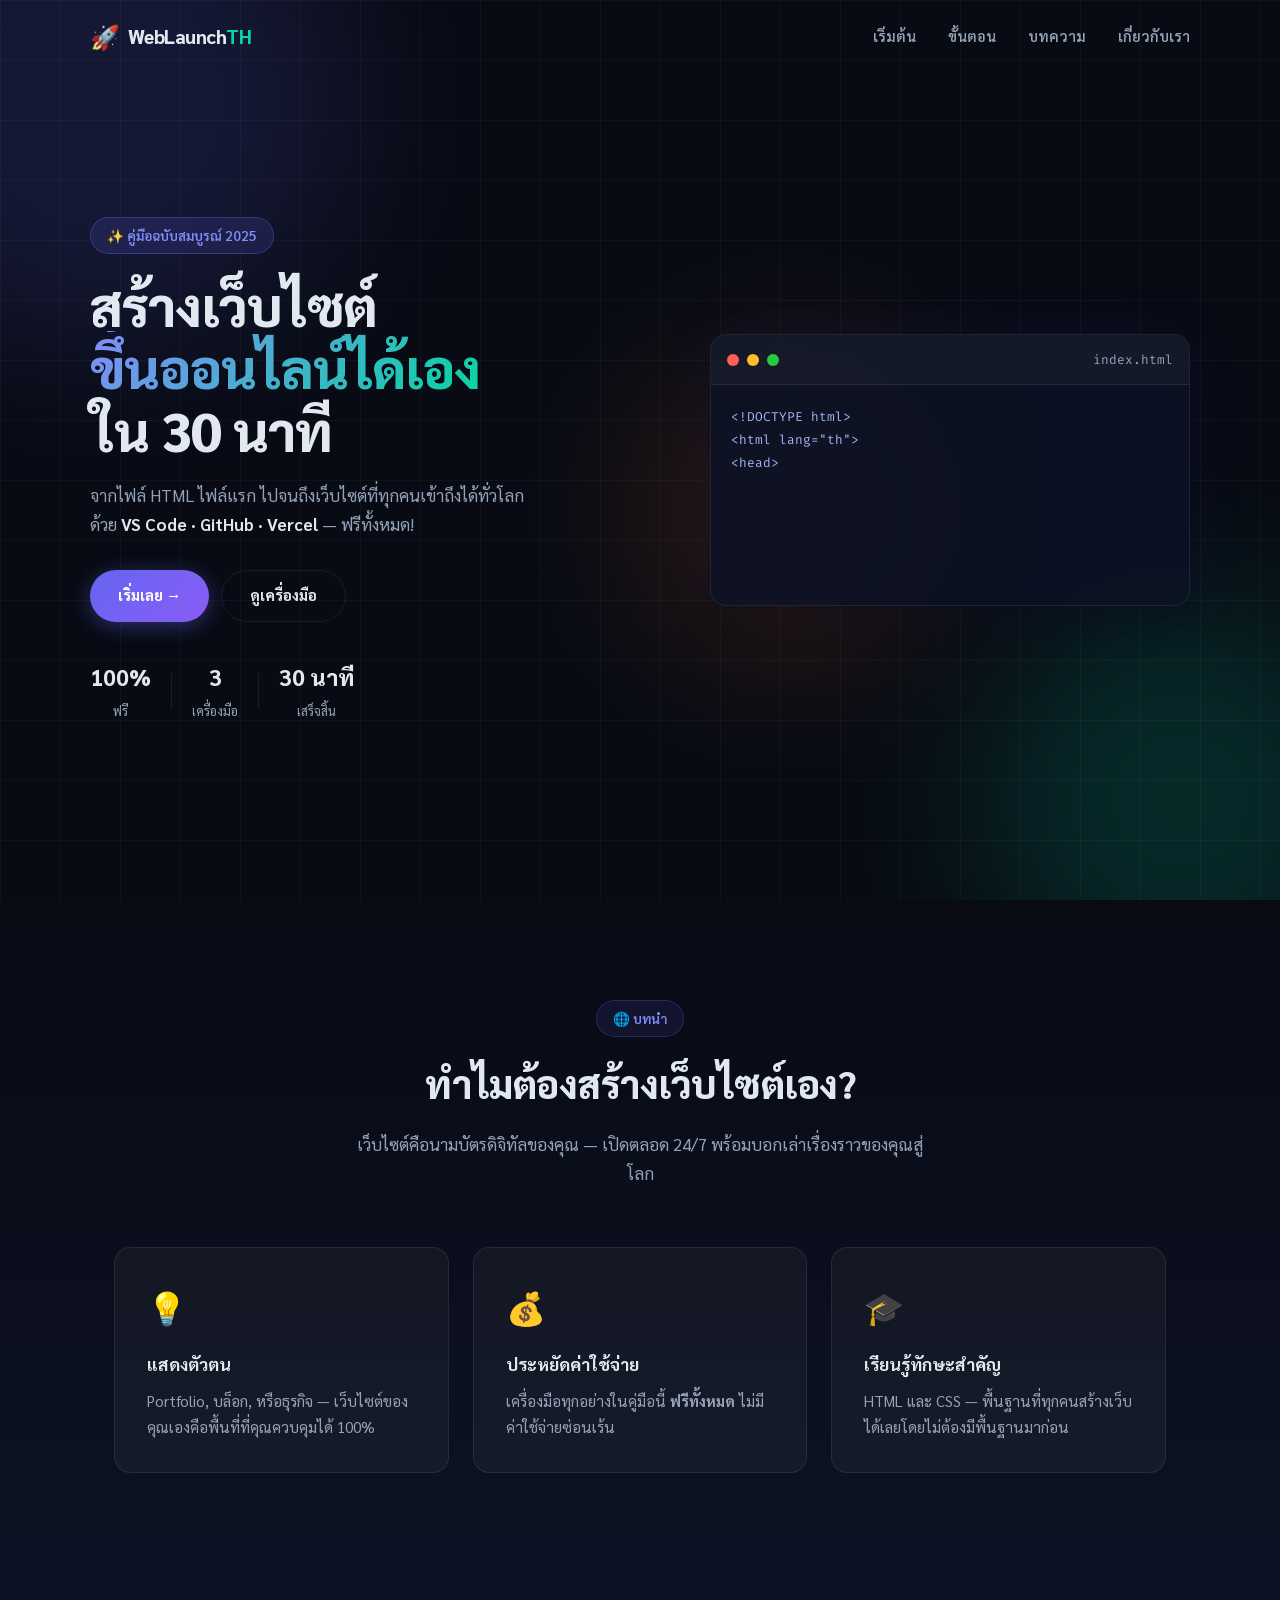
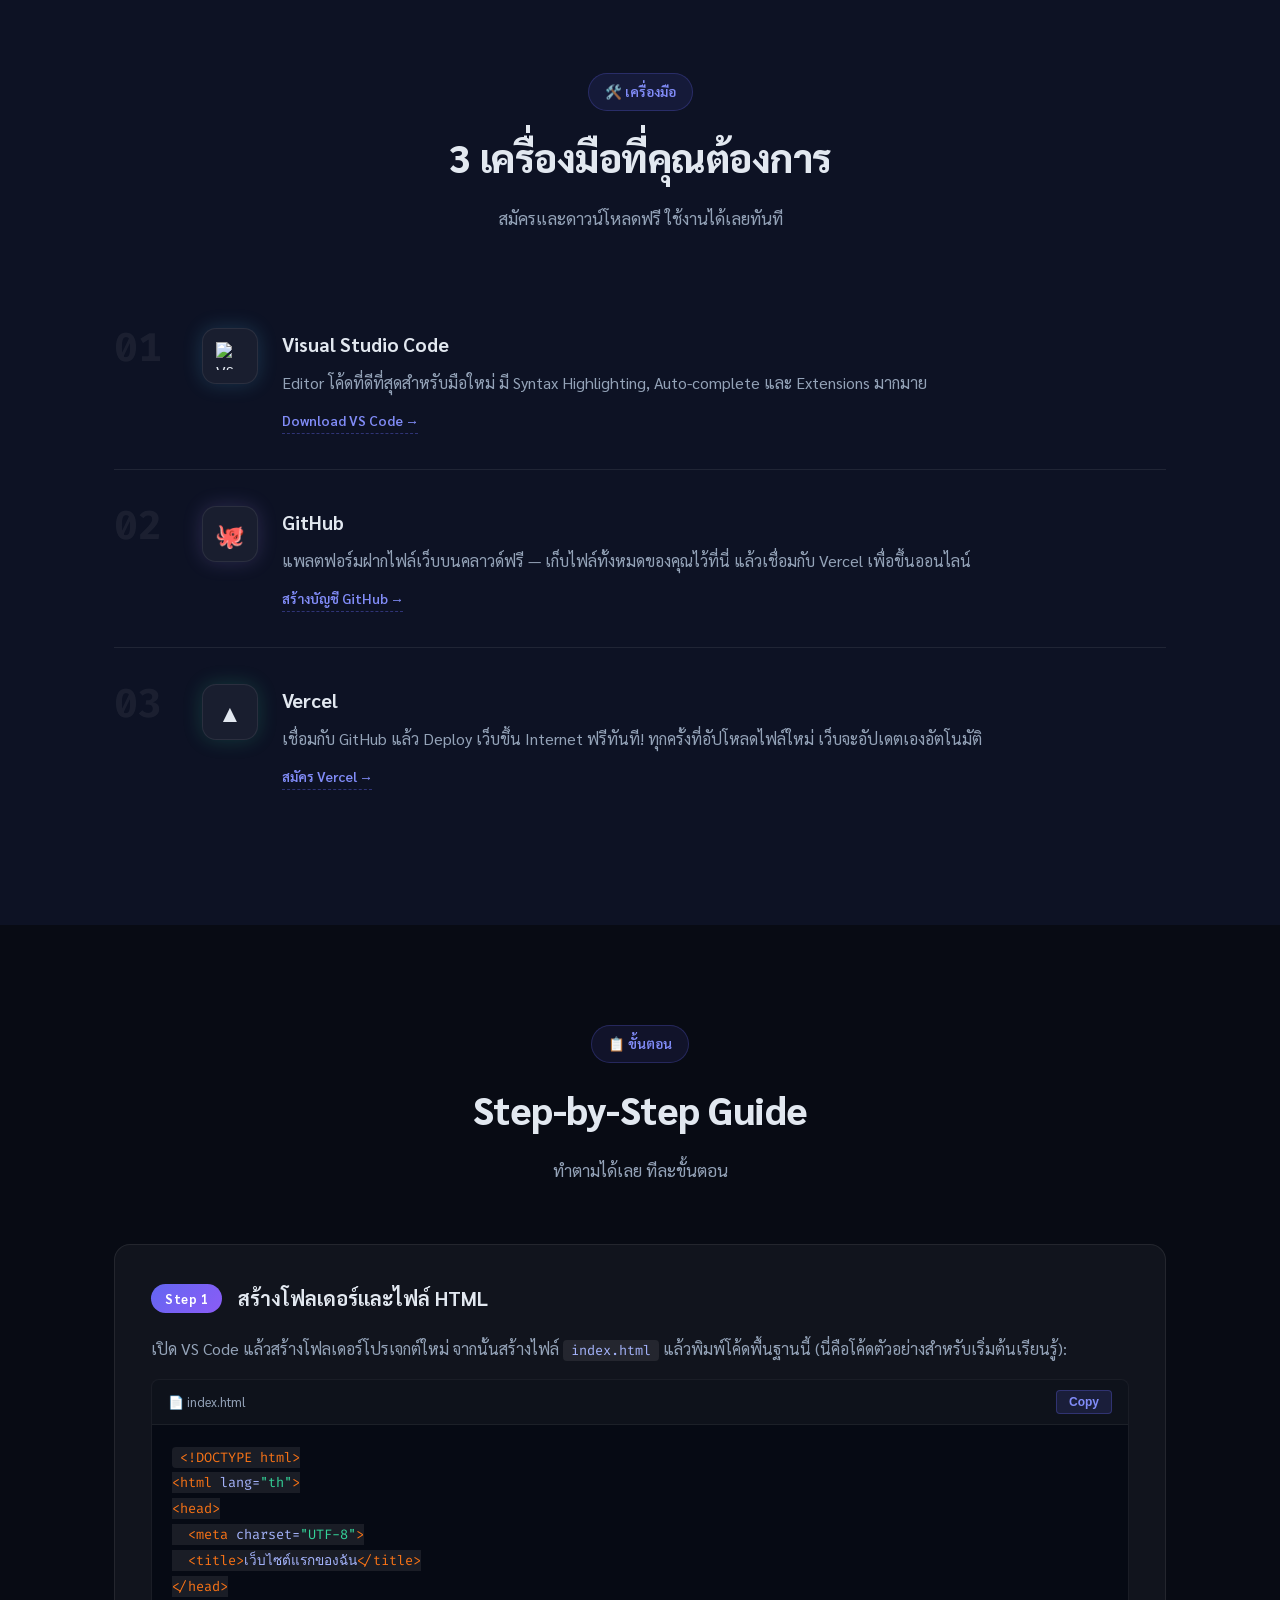
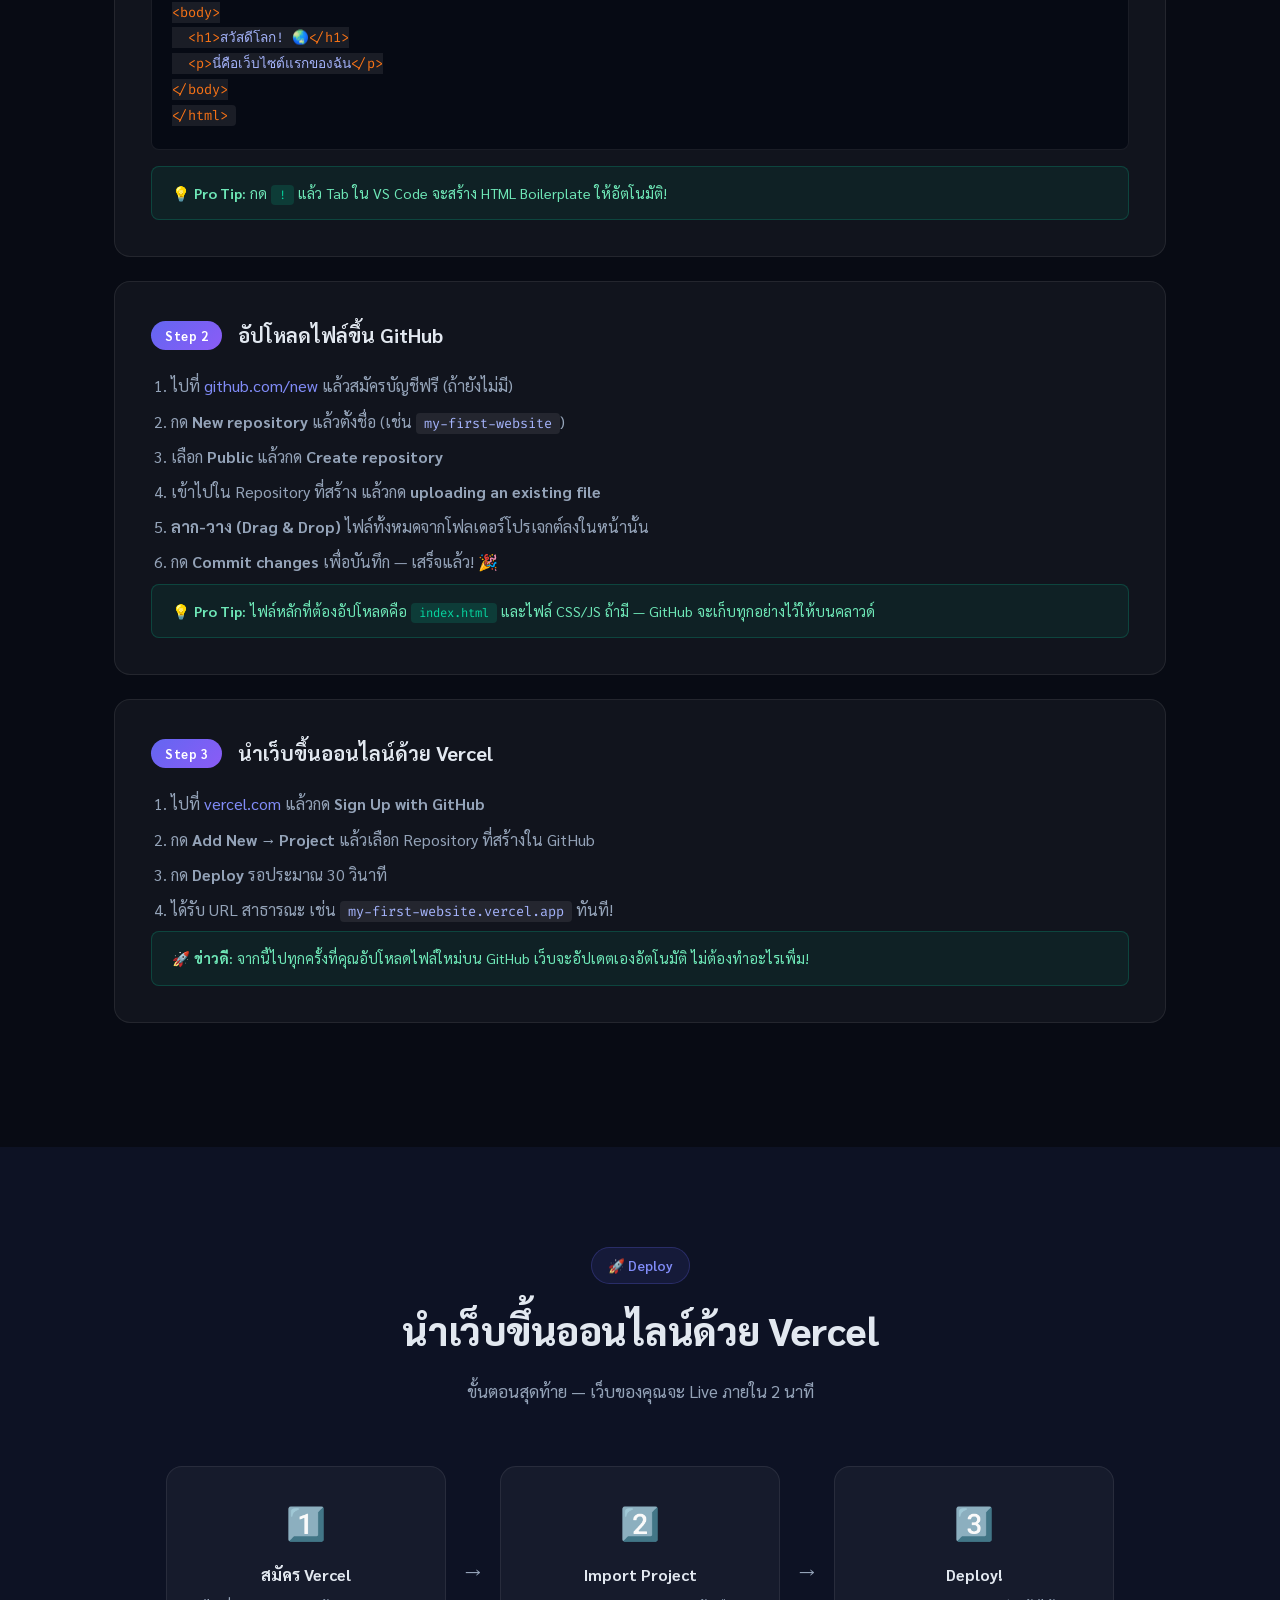
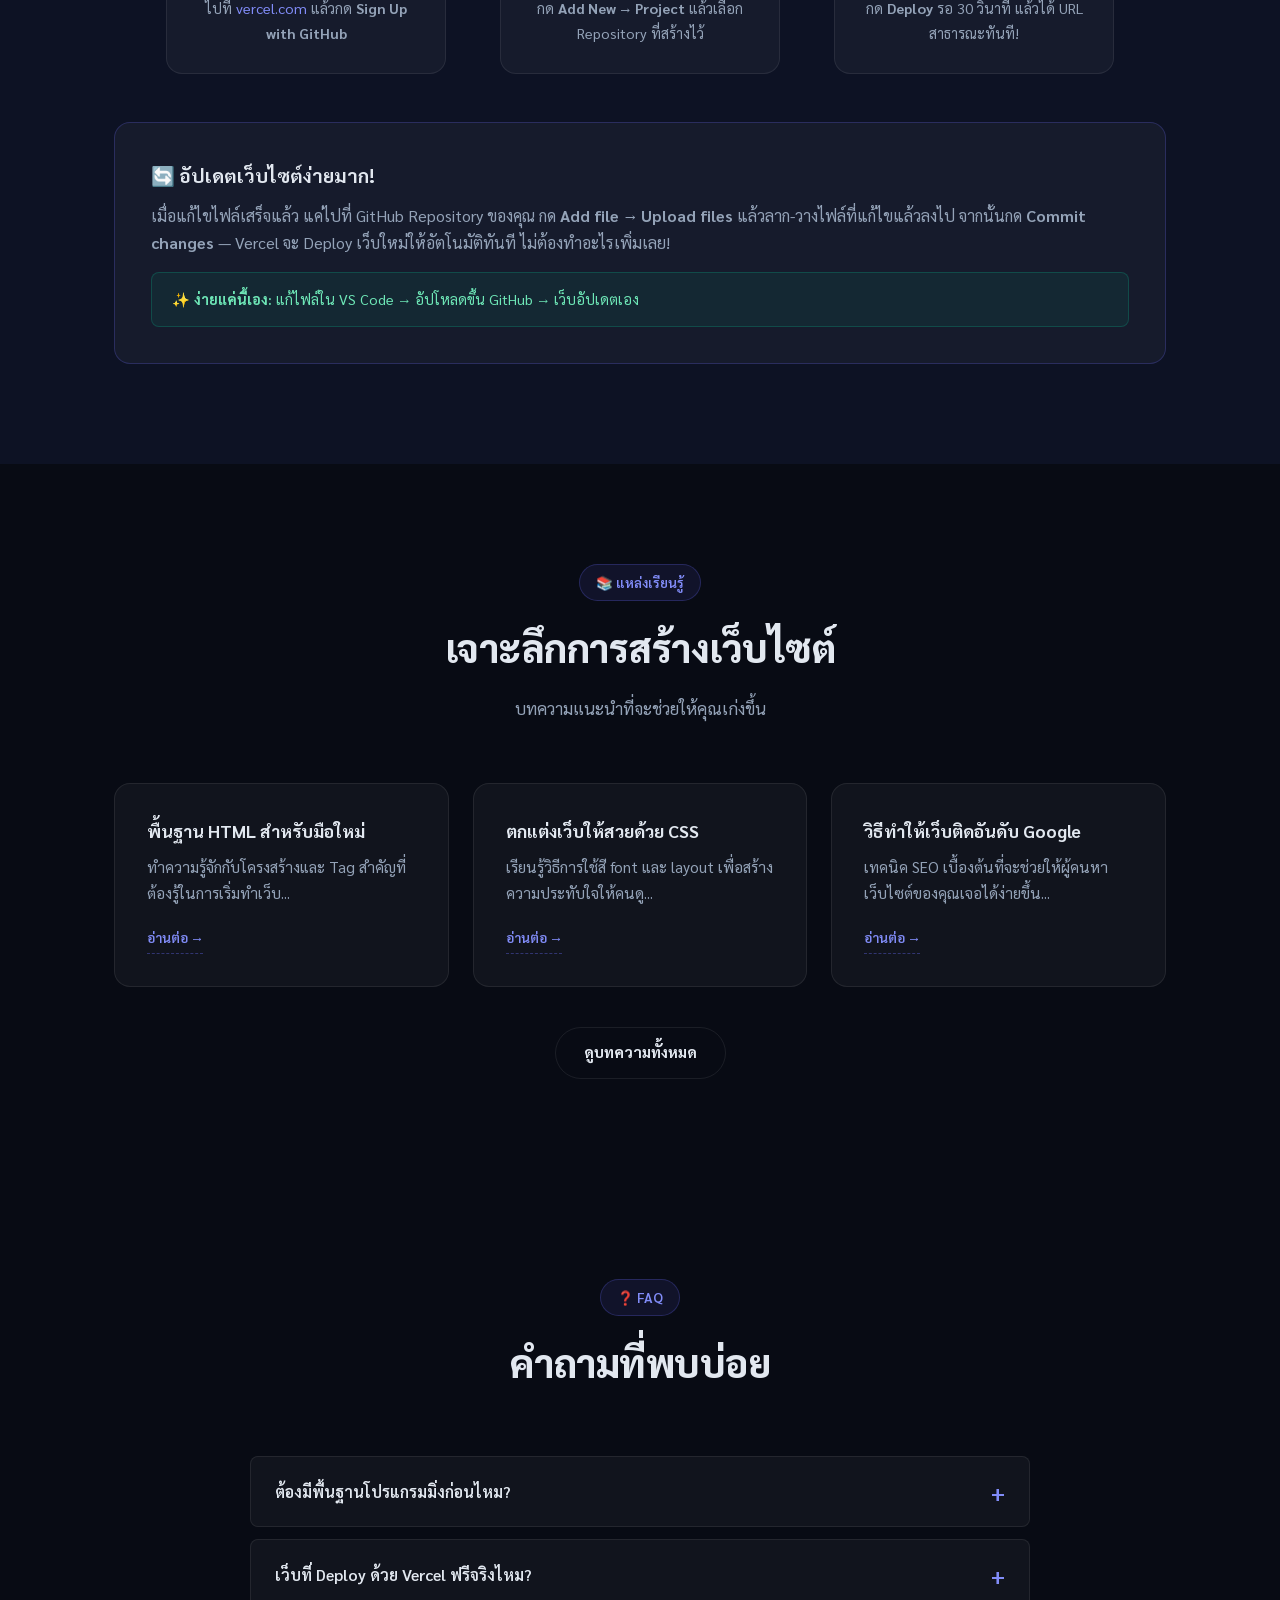
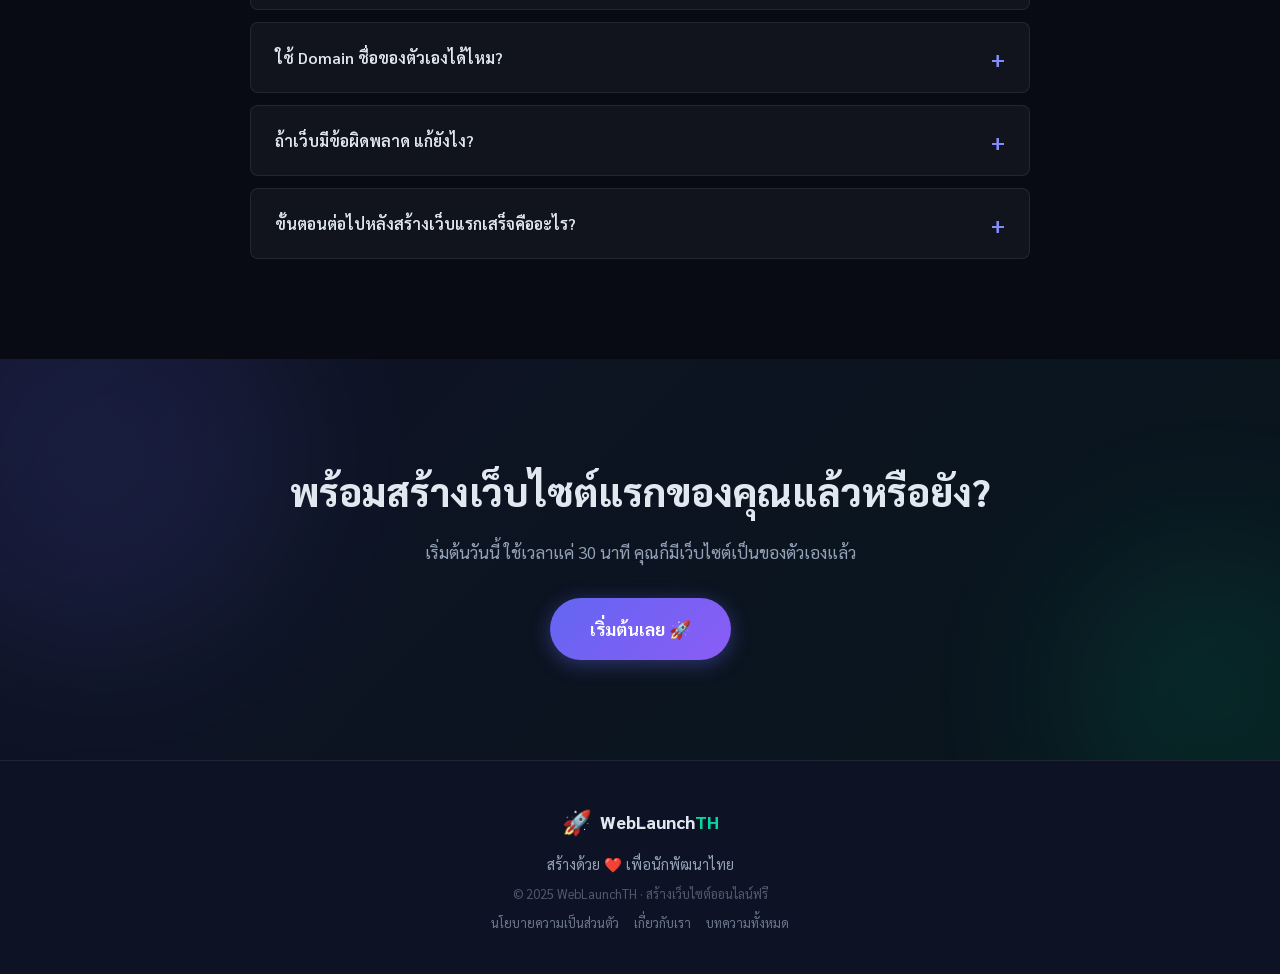
==== index.html @ 1702fabc "Add files via upload" ====
<!DOCTYPE html>
<html lang="th">
<head>
  <meta charset="UTF-8" />
  <meta name="viewport" content="width=device-width, initial-scale=1.0" />
  <title>สร้างเว็บออนไลน์ | คู่มือฉบับสมบูรณ์</title>
  <meta name="description" content="คู่มือฉบับสมบูรณ์สำหรับการสร้างเว็บไซต์จากศูนย์และนำขึ้นออนไลน์ด้วย VS Code, GitHub และ Vercel — ฟรีทั้งหมด" />
  <link rel="preconnect" href="https://fonts.googleapis.com" />
  <link rel="preconnect" href="https://fonts.gstatic.com" crossorigin />
  <link href="https://fonts.googleapis.com/css2?family=Sarabun:wght@300;400;600;700;800&family=Fira+Code:wght@400;500&display=swap" rel="stylesheet" />
  <link rel="stylesheet" href="style.css" />
</head>
<body>

  <!-- ─── NAV ─── -->
  <nav class="navbar" id="navbar">
    <div class="nav-inner">
      <a href="#" class="logo">
        <span class="logo-icon">🚀</span>
        <span>WebLaunch<span class="accent">TH</span></span>
      </a>
      <ul class="nav-links" id="navLinks">
        <li><a href="#intro">เริ่มต้น</a></li>
        <li><a href="#steps">ขั้นตอน</a></li>
        <li><a href="articles.html">บทความ</a></li>
        <li><a href="about.html">เกี่ยวกับเรา</a></li>
      </ul>
      <button class="hamburger" id="hamburger" aria-label="toggle menu">
        <span></span><span></span><span></span>
      </button>
    </div>
  </nav>

  <!-- ─── HERO ─── -->
  <header class="hero" id="hero">
    <div class="hero-bg">
      <div class="orb orb1"></div>
      <div class="orb orb2"></div>
      <div class="orb orb3"></div>
      <div class="grid-overlay"></div>
    </div>
    <div class="hero-content">
      <div class="hero-badge">✨ คู่มือฉบับสมบูรณ์ 2025</div>
      <h1 class="hero-title">
        สร้างเว็บไซต์<br/>
        <span class="gradient-text">ขึ้นออนไลน์ได้เอง</span><br/>
        ใน 30 นาที
      </h1>
      <p class="hero-sub">
        จากไฟล์ HTML ไฟล์แรก ไปจนถึงเว็บไซต์ที่ทุกคนเข้าถึงได้ทั่วโลก<br/>
        ด้วย <strong>VS Code · GitHub · Vercel</strong> — ฟรีทั้งหมด!
      </p>
      <div class="hero-cta">
        <a href="#steps" class="btn btn-primary">เริ่มเลย →</a>
        <a href="#tools" class="btn btn-outline">ดูเครื่องมือ</a>
      </div>
      <div class="hero-stats">
        <div class="stat"><span class="stat-num">100%</span><span class="stat-label">ฟรี</span></div>
        <div class="stat-divider"></div>
        <div class="stat"><span class="stat-num">3</span><span class="stat-label">เครื่องมือ</span></div>
        <div class="stat-divider"></div>
        <div class="stat"><span class="stat-num">30 นาที</span><span class="stat-label">เสร็จสิ้น</span></div>
      </div>
    </div>
    <div class="hero-visual">
      <div class="code-window">
        <div class="window-bar">
          <span class="dot red"></span>
          <span class="dot yellow"></span>
          <span class="dot green"></span>
          <span class="window-title">index.html</span>
        </div>
        <pre class="code-preview" id="typedCode"></pre>
      </div>
    </div>
  </header>

  <!-- ─── INTRO ─── -->
  <section class="section intro-section" id="intro">
    <div class="container">
      <div class="section-header">
        <span class="section-tag">🌐 บทนำ</span>
        <h2>ทำไมต้องสร้างเว็บไซต์เอง?</h2>
        <p class="section-sub">เว็บไซต์คือนามบัตรดิจิทัลของคุณ — เปิดตลอด 24/7 พร้อมบอกเล่าเรื่องราวของคุณสู่โลก</p>
      </div>
      <div class="cards-grid three-col">
        <div class="card glow-card" data-aos>
          <div class="card-icon">💡</div>
          <h3>แสดงตัวตน</h3>
          <p>Portfolio, บล็อก, หรือธุรกิจ — เว็บไซต์ของคุณเองคือพื้นที่ที่คุณควบคุมได้ 100%</p>
        </div>
        <div class="card glow-card" data-aos>
          <div class="card-icon">💰</div>
          <h3>ประหยัดค่าใช้จ่าย</h3>
          <p>เครื่องมือทุกอย่างในคู่มือนี้ <strong>ฟรีทั้งหมด</strong> ไม่มีค่าใช้จ่ายซ่อนเร้น</p>
        </div>
        <div class="card glow-card" data-aos>
          <div class="card-icon">🎓</div>
          <h3>เรียนรู้ทักษะสำคัญ</h3>
          <p>HTML และ CSS — พื้นฐานที่ทุกคนสร้างเว็บได้เลยโดยไม่ต้องมีพื้นฐานมาก่อน</p>
        </div>
      </div>
    </div>
  </section>

  <!-- ─── TOOLS ─── -->
  <section class="section tools-section" id="tools">
    <div class="container">
      <div class="section-header">
        <span class="section-tag">🛠️ เครื่องมือ</span>
        <h2>3 เครื่องมือที่คุณต้องการ</h2>
        <p class="section-sub">สมัครและดาวน์โหลดฟรี ใช้งานได้เลยทันที</p>
      </div>
      <div class="tools-timeline">
        <div class="tool-item" data-aos>
          <div class="tool-num">01</div>
          <div class="tool-icon-wrap" style="--clr:#4fc3f7">
            <img src="https://code.visualstudio.com/favicon.ico" alt="VS Code" onerror="this.textContent='💻'; this.tagName='span'" />
          </div>
          <div class="tool-body">
            <h3>Visual Studio Code</h3>
            <p>Editor โค้ดที่ดีที่สุดสำหรับมือใหม่ มี Syntax Highlighting, Auto-complete และ Extensions มากมาย</p>
            <a href="https://code.visualstudio.com/" target="_blank" class="tool-link">Download VS Code →</a>
          </div>
        </div>
        <div class="tool-item" data-aos>
          <div class="tool-num">02</div>
          <div class="tool-icon-wrap" style="--clr:#a78bfa">
            <span class="tool-emoji">🐙</span>
          </div>
          <div class="tool-body">
            <h3>GitHub</h3>
            <p>แพลตฟอร์มฝากไฟล์เว็บบนคลาวด์ฟรี — เก็บไฟล์ทั้งหมดของคุณไว้ที่นี่ แล้วเชื่อมกับ Vercel เพื่อขึ้นออนไลน์</p>
            <a href="https://github.com/" target="_blank" class="tool-link">สร้างบัญชี GitHub →</a>
          </div>
        </div>
        <div class="tool-item" data-aos>
          <div class="tool-num">03</div>
          <div class="tool-icon-wrap" style="--clr:#34d399">
            <span class="tool-emoji">▲</span>
          </div>
          <div class="tool-body">
            <h3>Vercel</h3>
            <p>เชื่อมกับ GitHub แล้ว Deploy เว็บขึ้น Internet ฟรีทันที! ทุกครั้งที่อัปโหลดไฟล์ใหม่ เว็บจะอัปเดตเองอัตโนมัติ</p>
            <a href="https://vercel.com/" target="_blank" class="tool-link">สมัคร Vercel →</a>
          </div>
        </div>
      </div>
    </div>
  </section>

  <!-- ─── STEP-BY-STEP ─── -->
  <section class="section steps-section" id="steps">
    <div class="container">
      <div class="section-header">
        <span class="section-tag">📋 ขั้นตอน</span>
        <h2>Step-by-Step Guide</h2>
        <p class="section-sub">ทำตามได้เลย ทีละขั้นตอน</p>
      </div>

      <!-- STEP 1 -->
      <div class="step-block" data-aos>
        <div class="step-header">
          <div class="step-badge">Step 1</div>
          <h3>สร้างโฟลเดอร์และไฟล์ HTML</h3>
        </div>
        <div class="step-content">
          <p>เปิด VS Code แล้วสร้างโฟลเดอร์โปรเจกต์ใหม่ จากนั้นสร้างไฟล์ <code>index.html</code> แล้วพิมพ์โค้ดพื้นฐานนี้ (นี่คือโค้ดตัวอย่างสำหรับเริ่มต้นเรียนรู้):</p>
          <div class="code-block">
            <div class="code-header">
              <span>📄 index.html</span>
              <button class="copy-btn" onclick="copyCode(this)">Copy</button>
            </div>
            <pre><code><span class="c-tag">&lt;!DOCTYPE html&gt;</span>
<span class="c-tag">&lt;html</span> <span class="c-attr">lang</span>=<span class="c-str">"th"</span><span class="c-tag">&gt;</span>
<span class="c-tag">&lt;head&gt;</span>
  <span class="c-tag">&lt;meta</span> <span class="c-attr">charset</span>=<span class="c-str">"UTF-8"</span><span class="c-tag">&gt;</span>
  <span class="c-tag">&lt;title&gt;</span>เว็บไซต์แรกของฉัน<span class="c-tag">&lt;/title&gt;</span>
<span class="c-tag">&lt;/head&gt;</span>
<span class="c-tag">&lt;body&gt;</span>
  <span class="c-tag">&lt;h1&gt;</span>สวัสดีโลก! 🌏<span class="c-tag">&lt;/h1&gt;</span>
  <span class="c-tag">&lt;p&gt;</span>นี่คือเว็บไซต์แรกของฉัน<span class="c-tag">&lt;/p&gt;</span>
<span class="c-tag">&lt;/body&gt;</span>
<span class="c-tag">&lt;/html&gt;</span></code></pre>
          </div>
          <div class="tip-box">
            💡 <strong>Pro Tip:</strong> กด <code>!</code> แล้ว Tab ใน VS Code จะสร้าง HTML Boilerplate ให้อัตโนมัติ!
          </div>
        </div>
      </div>

      <!-- STEP 2 -->
      <div class="step-block" data-aos>
        <div class="step-header">
          <div class="step-badge">Step 2</div>
          <h3>อัปโหลดไฟล์ขึ้น GitHub</h3>
        </div>
        <div class="step-content">
          <ol class="numbered-list">
            <li>ไปที่ <a href="https://github.com/new" target="_blank">github.com/new</a> แล้วสมัครบัญชีฟรี (ถ้ายังไม่มี)</li>
            <li>กด <strong>New repository</strong> แล้วตั้งชื่อ (เช่น <code>my-first-website</code>)</li>
            <li>เลือก <strong>Public</strong> แล้วกด <strong>Create repository</strong></li>
            <li>เข้าไปใน Repository ที่สร้าง แล้วกด <strong>uploading an existing file</strong></li>
            <li><strong>ลาก-วาง (Drag & Drop)</strong> ไฟล์ทั้งหมดจากโฟลเดอร์โปรเจกต์ลงในหน้านั้น</li>
            <li>กด <strong>Commit changes</strong> เพื่อบันทึก — เสร็จแล้ว! 🎉</li>
          </ol>
          <div class="tip-box">
            💡 <strong>Pro Tip:</strong> ไฟล์หลักที่ต้องอัปโหลดคือ <code>index.html</code> และไฟล์ CSS/JS ถ้ามี — GitHub จะเก็บทุกอย่างไว้ให้บนคลาวด์
          </div>
        </div>
      </div>

      <!-- STEP 3 -->
      <div class="step-block" data-aos>
        <div class="step-header">
          <div class="step-badge">Step 3</div>
          <h3>นำเว็บขึ้นออนไลน์ด้วย Vercel</h3>
        </div>
        <div class="step-content">
          <ol class="numbered-list">
            <li>ไปที่ <a href="https://vercel.com" target="_blank">vercel.com</a> แล้วกด <strong>Sign Up with GitHub</strong></li>
            <li>กด <strong>Add New → Project</strong> แล้วเลือก Repository ที่สร้างใน GitHub</li>
            <li>กด <strong>Deploy</strong> รอประมาณ 30 วินาที</li>
            <li>ได้รับ URL สาธารณะ เช่น <code>my-first-website.vercel.app</code> ทันที!</li>
          </ol>
          <div class="tip-box">
            🚀 <strong>ข่าวดี:</strong> จากนี้ไปทุกครั้งที่คุณอัปโหลดไฟล์ใหม่บน GitHub เว็บจะอัปเดตเองอัตโนมัติ ไม่ต้องทำอะไรเพิ่ม!
          </div>
        </div>
      </div>
    </div>
  </section>

  <!-- ─── DEPLOY ─── -->
  <section class="section deploy-section" id="deploy">
    <div class="container">
      <div class="section-header">
        <span class="section-tag">🚀 Deploy</span>
        <h2>นำเว็บขึ้นออนไลน์ด้วย Vercel</h2>
        <p class="section-sub">ขั้นตอนสุดท้าย — เว็บของคุณจะ Live ภายใน 2 นาที</p>
      </div>
      <div class="deploy-steps">
        <div class="deploy-step" data-aos>
          <div class="deploy-icon">1️⃣</div>
          <h4>สมัคร Vercel</h4>
          <p>ไปที่ <a href="https://vercel.com" target="_blank">vercel.com</a> แล้วกด <strong>Sign Up with GitHub</strong></p>
        </div>
        <div class="deploy-arrow">→</div>
        <div class="deploy-step" data-aos>
          <div class="deploy-icon">2️⃣</div>
          <h4>Import Project</h4>
          <p>กด <strong>Add New → Project</strong> แล้วเลือก Repository ที่สร้างไว้</p>
        </div>
        <div class="deploy-arrow">→</div>
        <div class="deploy-step" data-aos>
          <div class="deploy-icon">3️⃣</div>
          <h4>Deploy!</h4>
          <p>กด <strong>Deploy</strong> รอ 30 วินาที แล้วได้ URL สาธารณะทันที!</p>
        </div>
      </div>

      <div class="update-box" data-aos>
        <h3>🔄 อัปเดตเว็บไซต์ง่ายมาก!</h3>
        <p>เมื่อแก้ไขไฟล์เสร็จแล้ว แค่ไปที่ GitHub Repository ของคุณ กด <strong>Add file → Upload files</strong> แล้วลาก-วางไฟล์ที่แก้ไขแล้วลงไป จากนั้นกด <strong>Commit changes</strong> — Vercel จะ Deploy เว็บใหม่ให้อัตโนมัติทันที ไม่ต้องทำอะไรเพิ่มเลย!</p>
        <div class="tip-box" style="margin-top:16px">
          ✨ <strong>ง่ายแค่นี้เอง:</strong> แก้ไฟล์ใน VS Code → อัปโหลดขึ้น GitHub → เว็บอัปเดตเอง
        </div>
      </div>
    </div>
  </section>

  <!-- ─── FEATURED ARTICLES (New for AdSense) ─── -->
  <section class="section articles-preview" id="articles">
    <div class="container">
      <div class="section-header">
        <span class="section-tag">📚 แหล่งเรียนรู้</span>
        <h2>เจาะลึกการสร้างเว็บไซต์</h2>
        <p class="section-sub">บทความแนะนำที่จะช่วยให้คุณเก่งขึ้น</p>
      </div>
      <div class="cards-grid three-col">
        <div class="card glow-card" data-aos>
          <h3>พื้นฐาน HTML สำหรับมือใหม่</h3>
          <p>ทำความรู้จักกับโครงสร้างและ Tag สำคัญที่ต้องรู้ในการเริ่มทำเว็บ...</p>
          <a href="html-basics.html" class="tool-link" style="margin-top:15px; display:inline-block;">อ่านต่อ →</a>
        </div>
        <div class="card glow-card" data-aos>
          <h3>ตกแต่งเว็บให้สวยด้วย CSS</h3>
          <p>เรียนรู้วิธีการใช้สี font และ layout เพื่อสร้างความประทับใจให้คนดู...</p>
          <a href="css-styling.html" class="tool-link" style="margin-top:15px; display:inline-block;">อ่านต่อ →</a>
        </div>
        <div class="card glow-card" data-aos>
          <h3>วิธีทำให้เว็บติดอันดับ Google</h3>
          <p>เทคนิค SEO เบื้องต้นที่จะช่วยให้ผู้คนหาเว็บไซต์ของคุณเจอได้ง่ายขึ้น...</p>
          <a href="seo-tips.html" class="tool-link" style="margin-top:15px; display:inline-block;">อ่านต่อ →</a>
        </div>
      </div>
      <div style="text-align: center; margin-top: 40px;">
        <a href="articles.html" class="btn btn-outline">ดูบทความทั้งหมด</a>
      </div>
    </div>
  </section>

  <!-- ─── FAQ ─── -->
  <section class="section faq-section" id="faq">
    <div class="container">
      <div class="section-header">
        <span class="section-tag">❓ FAQ</span>
        <h2>คำถามที่พบบ่อย</h2>
      </div>
      <div class="faq-list">
        <div class="faq-item" data-aos>
          <button class="faq-question" onclick="toggleFAQ(this)">
            <span>ต้องมีพื้นฐานโปรแกรมมิ่งก่อนไหม?</span>
            <span class="faq-icon">+</span>
          </button>
          <div class="faq-answer">
            <p>ไม่จำเป็นเลย! คู่มือนี้ออกแบบมาสำหรับผู้เริ่มต้นจริงๆ คุณแค่ต้องสามารถพิมพ์คำสั่งตามได้ก็เพียงพอ HTML และ CSS เป็น Markup Language ไม่ใช่ Programming Language เรียนรู้ได้เร็วมาก</p>
          </div>
        </div>
        <div class="faq-item" data-aos>
          <button class="faq-question" onclick="toggleFAQ(this)">
            <span>เว็บที่ Deploy ด้วย Vercel ฟรีจริงไหม?</span>
            <span class="faq-icon">+</span>
          </button>
          <div class="faq-answer">
            <p>ใช่! Vercel มี Free Tier ที่รองรับ Static Websites (HTML/CSS/JS) ได้ไม่จำกัด รวมถึง Custom Domain ด้วย สำหรับโปรเจกต์ส่วนตัวหรือ Portfolio ไม่มีค่าใช้จ่ายใดๆ</p>
          </div>
        </div>
        <div class="faq-item" data-aos>
          <button class="faq-question" onclick="toggleFAQ(this)">
            <span>ใช้ Domain ชื่อของตัวเองได้ไหม?</span>
            <span class="faq-icon">+</span>
          </button>
          <div class="faq-answer">
            <p>ได้เลย! ซื้อ Domain จาก Registrar เช่น Namecheap หรือ GoDaddy จากนั้นในหน้า Settings ของ Vercel Project กด "Add Domain" แล้วทำตามขั้นตอน Domain จะราคาประมาณ 100-400 บาท/ปี</p>
          </div>
        </div>
        <div class="faq-item" data-aos>
          <button class="faq-question" onclick="toggleFAQ(this)">
            <span>ถ้าเว็บมีข้อผิดพลาด แก้ยังไง?</span>
            <span class="faq-icon">+</span>
          </button>
          <div class="faq-answer">
            <p>กด <code>F12</code> ใน Browser เพื่อเปิด DevTools แล้วดูที่แท็บ <strong>Console</strong> หาเส้นที่มีสีแดง นั่นคือ Error ที่ต้องแก้ไข หรือใช้แท็บ <strong>Elements</strong> เพื่อดู HTML/CSS แบบ Real-time</p>
          </div>
        </div>
        <div class="faq-item" data-aos>
          <button class="faq-question" onclick="toggleFAQ(this)">
            <span>ขั้นตอนต่อไปหลังสร้างเว็บแรกเสร็จคืออะไร?</span>
            <span class="faq-icon">+</span>
          </button>
          <div class="faq-answer">
            <p>แนะนำให้เรียน <strong>CSS</strong> เพื่อตกแต่งหน้าเว็บ จากนั้น <strong>JavaScript</strong> เพื่อเพิ่ม Interactivity และ <strong>React</strong> หรือ <strong>Next.js</strong> สำหรับ Web App ที่ซับซ้อนขึ้น แหล่งเรียนฟรีแนะนำ: <a href="https://www.freecodecamp.org" target="_blank">freeCodeCamp.org</a></p>
          </div>
        </div>
      </div>
    </div>
  </section>

  <!-- ─── CTA ─── -->
  <section class="cta-section">
    <div class="cta-bg">
      <div class="orb orb1"></div>
      <div class="orb orb2"></div>
    </div>
    <div class="container">
      <div class="cta-content" data-aos>
        <h2>พร้อมสร้างเว็บไซต์แรกของคุณแล้วหรือยัง?</h2>
        <p>เริ่มต้นวันนี้ ใช้เวลาแค่ 30 นาที คุณก็มีเว็บไซต์เป็นของตัวเองแล้ว</p>
        <a href="#steps" class="btn btn-primary btn-large">เริ่มต้นเลย 🚀</a>
      </div>
    </div>
  </section>

  <!-- ─── FOOTER ─── -->
  <footer class="footer">
    <div class="container">
      <div class="footer-inner">
        <div class="footer-brand">
          <span class="logo-icon">🚀</span>
          <span>WebLaunch<span class="accent">TH</span></span>
        </div>
        <p class="footer-tagline">สร้างด้วย ❤️ เพื่อนักพัฒนาไทย</p>
        <p class="footer-copy">© 2025 WebLaunchTH · สร้างเว็บไซต์ออนไลน์ฟรี</p>
        <p class="footer-copy" style="margin-top:8px; display: flex; justify-content: center; gap: 15px; flex-wrap: wrap;">
          <a href="privacy.html" style="color:var(--text-muted); text-decoration:none; font-size:0.8rem; opacity:0.7;">นโยบายความเป็นส่วนตัว</a>
          <a href="about.html" style="color:var(--text-muted); text-decoration:none; font-size:0.8rem; opacity:0.7;">เกี่ยวกับเรา</a>
          <a href="articles.html" style="color:var(--text-muted); text-decoration:none; font-size:0.8rem; opacity:0.7;">บทความทั้งหมด</a>
        </p>
      </div>
    </div>
  </footer>

  <script src="script.js"></script>
</body>
</html>
---- style.css ----
/* ─── CSS VARIABLES ─── */
:root {
  --bg: #080b14;
  --bg2: #0d1224;
  --bg3: #111827;
  --surface: rgba(255,255,255,0.04);
  --border: rgba(255,255,255,0.08);
  --primary: #6366f1;
  --primary-light: #818cf8;
  --accent: #06d6a0;
  --accent2: #f97316;
  --text: #e2e8f0;
  --text-muted: #94a3b8;
  --radius: 16px;
  --radius-sm: 8px;
  --shadow: 0 8px 40px rgba(0,0,0,0.4);
  --transition: 0.3s cubic-bezier(.4,0,.2,1);
  --font: 'Sarabun', sans-serif;
  --mono: 'Fira Code', monospace;
}

/* ─── RESET & BASE ─── */
*, *::before, *::after { box-sizing: border-box; margin: 0; padding: 0; }
html { scroll-behavior: smooth; scroll-padding-top: 80px; }
body {
  font-family: var(--font);
  background: var(--bg);
  color: var(--text);
  line-height: 1.7;
  overflow-x: hidden;
}
a { color: var(--primary-light); text-decoration: none; transition: color var(--transition); }
a:hover { color: var(--accent); }
img { max-width: 100%; }

/* ─── SCROLLBAR ─── */
::-webkit-scrollbar { width: 6px; }
::-webkit-scrollbar-track { background: var(--bg); }
::-webkit-scrollbar-thumb { background: var(--primary); border-radius: 3px; }

/* ─── CONTAINER ─── */
.container { max-width: 1100px; margin: 0 auto; padding: 0 24px; }

/* ─── NAVBAR ─── */
.navbar {
  position: fixed; top: 0; left: 0; right: 0; z-index: 1000;
  padding: 0 24px;
  transition: background var(--transition), backdrop-filter var(--transition), box-shadow var(--transition);
}
.navbar.scrolled {
  background: rgba(8,11,20,0.85);
  backdrop-filter: blur(20px);
  box-shadow: 0 1px 0 var(--border);
}
.nav-inner {
  max-width: 1100px; margin: 0 auto;
  display: flex; align-items: center; justify-content: space-between;
  height: 72px;
}
.logo {
  display: flex; align-items: center; gap: 8px;
  font-size: 1.2rem; font-weight: 800; color: var(--text);
  letter-spacing: -0.5px;
}
.logo-icon { font-size: 1.5rem; }
.accent { color: var(--accent); }
.nav-links { list-style: none; display: flex; gap: 32px; }
.nav-links a {
  color: var(--text-muted); font-weight: 600; font-size: 0.9rem;
  transition: color var(--transition);
}
.nav-links a:hover { color: var(--text); }
.hamburger {
  display: none; flex-direction: column; gap: 5px; cursor: pointer;
  background: none; border: none; padding: 4px;
}
.hamburger span {
  display: block; width: 24px; height: 2px;
  background: var(--text); border-radius: 2px; transition: var(--transition);
}

/* ─── HERO ─── */
.hero {
  min-height: 100vh;
  display: flex; align-items: center; justify-content: center;
  position: relative; overflow: hidden;
  padding: 100px 24px 60px;
  gap: 60px;
  flex-wrap: wrap;
}
.hero-bg {
  position: absolute; inset: 0; pointer-events: none; z-index: 0;
}
.orb {
  position: absolute; border-radius: 50%;
  filter: blur(80px); opacity: 0.15;
  animation: orbFloat 8s ease-in-out infinite alternate;
}
.orb1 { width: 500px; height: 500px; background: var(--primary); top: -150px; left: -150px; }
.orb2 { width: 400px; height: 400px; background: var(--accent); bottom: -100px; right: -100px; animation-delay: -3s; }
.orb3 { width: 300px; height: 300px; background: var(--accent2); top: 40%; left: 50%; animation-delay: -5s; }
@keyframes orbFloat {
  0% { transform: translate(0,0) scale(1); }
  100% { transform: translate(30px, 30px) scale(1.15); }
}
.grid-overlay {
  position: absolute; inset: 0;
  background-image:
    linear-gradient(rgba(255,255,255,0.03) 1px, transparent 1px),
    linear-gradient(90deg, rgba(255,255,255,0.03) 1px, transparent 1px);
  background-size: 60px 60px;
}
.hero-content { position: relative; z-index: 1; flex: 1; min-width: 300px; max-width: 560px; }
.hero-badge {
  display: inline-flex; align-items: center; gap: 6px;
  background: rgba(99,102,241,0.15); border: 1px solid rgba(99,102,241,0.35);
  color: var(--primary-light); padding: 6px 16px; border-radius: 50px;
  font-size: 0.85rem; font-weight: 600; margin-bottom: 20px;
  backdrop-filter: blur(10px);
  animation: fadeDown 0.6s ease both;
}
.hero-title {
  font-size: clamp(2rem, 5vw, 3.4rem);
  font-weight: 800; line-height: 1.15;
  letter-spacing: -1px; margin-bottom: 20px;
  animation: fadeDown 0.6s ease 0.1s both;
}
.gradient-text {
  background: linear-gradient(135deg, var(--primary-light), var(--accent));
  -webkit-background-clip: text; -webkit-text-fill-color: transparent;
  background-clip: text;
}
.hero-sub {
  font-size: 1.05rem; color: var(--text-muted); margin-bottom: 32px;
  animation: fadeDown 0.6s ease 0.2s both;
}
.hero-sub strong { color: var(--text); }
.hero-cta {
  display: flex; gap: 12px; flex-wrap: wrap; margin-bottom: 36px;
  animation: fadeDown 0.6s ease 0.3s both;
}
.btn {
  display: inline-flex; align-items: center;
  padding: 12px 28px; border-radius: 50px; font-weight: 700;
  font-size: 0.95rem; cursor: pointer; border: none;
  transition: all var(--transition);
}
.btn-primary {
  background: linear-gradient(135deg, var(--primary), #8b5cf6);
  color: #fff; box-shadow: 0 4px 20px rgba(99,102,241,0.4);
}
.btn-primary:hover { transform: translateY(-2px); box-shadow: 0 8px 30px rgba(99,102,241,0.5); color: #fff; }
.btn-outline {
  background: transparent; color: var(--text);
  border: 1px solid var(--border);
}
.btn-outline:hover { background: var(--surface); color: var(--text); }
.btn-large { font-size: 1.1rem; padding: 16px 40px; }
.hero-stats {
  display: flex; align-items: center; gap: 20px;
  animation: fadeDown 0.6s ease 0.4s both;
}
.stat { text-align: center; }
.stat-num { display: block; font-size: 1.4rem; font-weight: 800; color: var(--text); }
.stat-label { font-size: 0.8rem; color: var(--text-muted); }
.stat-divider { width: 1px; height: 36px; background: var(--border); }

/* ─── CODE WINDOW ─── */
.hero-visual { position: relative; z-index: 1; flex: 1; min-width: 280px; max-width: 480px; }
.code-window {
  background: rgba(13,18,36,0.9); border: 1px solid var(--border);
  border-radius: var(--radius); overflow: hidden;
  box-shadow: var(--shadow), 0 0 60px rgba(99,102,241,0.1);
  backdrop-filter: blur(10px);
  animation: fadeUp 0.8s ease 0.2s both;
}
.window-bar {
  display: flex; align-items: center; gap: 8px;
  padding: 14px 16px; background: rgba(255,255,255,0.03);
  border-bottom: 1px solid var(--border);
}
.dot { width: 12px; height: 12px; border-radius: 50%; }
.dot.red { background: #ff5f57; }
.dot.yellow { background: #febc2e; }
.dot.green { background: #28c840; }
.window-title { margin-left: auto; font-family: var(--mono); font-size: 0.8rem; color: var(--text-muted); }
.code-preview {
  padding: 20px; font-family: var(--mono); font-size: 0.8rem;
  line-height: 1.8; color: #a5b4fc; min-height: 220px;
  white-space: pre-wrap;
}

/* ─── SECTIONS ─── */
.section { padding: 100px 0; }
.section-header { text-align: center; margin-bottom: 60px; }
.section-tag {
  display: inline-block; padding: 6px 16px;
  background: rgba(99,102,241,0.1); border: 1px solid rgba(99,102,241,0.25);
  border-radius: 50px; color: var(--primary-light);
  font-size: 0.85rem; font-weight: 600; margin-bottom: 14px;
}
.section-header h2 {
  font-size: clamp(1.6rem, 3vw, 2.8rem);
  font-weight: 800; margin-bottom: 14px; letter-spacing: -0.5px;
}
.section-sub { color: var(--text-muted); font-size: 1.05rem; max-width: 580px; margin: 0 auto; }

/* ─── INTRO CARDS ─── */
.intro-section { background: linear-gradient(180deg, var(--bg) 0%, var(--bg2) 100%); }
.cards-grid { display: grid; gap: 24px; }
.three-col { grid-template-columns: repeat(auto-fit, minmax(260px, 1fr)); }
.card { padding: 32px; border-radius: var(--radius); border: 1px solid var(--border); background: var(--surface); }
.glow-card { transition: all var(--transition); }
.glow-card:hover {
  border-color: var(--primary);
  box-shadow: 0 0 30px rgba(99,102,241,0.15);
  transform: translateY(-4px);
}
.card-icon { font-size: 2rem; margin-bottom: 14px; }
.card h3 { font-size: 1.1rem; font-weight: 700; margin-bottom: 10px; }
.card p { color: var(--text-muted); font-size: 0.95rem; }

/* ─── TOOLS ─── */
.tools-section { background: var(--bg2); }
.tools-timeline { display: flex; flex-direction: column; gap: 0; }
.tool-item {
  display: flex; align-items: flex-start; gap: 24px;
  padding: 36px 0; border-bottom: 1px solid var(--border);
  transition: var(--transition);
}
.tool-item:last-child { border-bottom: none; }
.tool-item:hover .tool-body h3 { color: var(--accent); }
.tool-num {
  font-family: var(--mono); font-size: 2.5rem; font-weight: 700;
  color: rgba(255,255,255,0.06); min-width: 64px; line-height: 1;
}
.tool-icon-wrap {
  display: flex; align-items: center; justify-content: center;
  width: 56px; height: 56px; border-radius: 14px;
  background: rgba(255,255,255,0.05); border: 1px solid var(--border);
  flex-shrink: 0; box-shadow: 0 0 20px color-mix(in srgb, var(--clr) 20%, transparent);
}
.tool-icon-wrap img { width: 28px; height: 28px; object-fit: contain; }
.tool-emoji { font-size: 1.5rem; }
.tool-body { flex: 1; }
.tool-body h3 { font-size: 1.2rem; font-weight: 700; margin-bottom: 8px; transition: color var(--transition); }
.tool-body p { color: var(--text-muted); margin-bottom: 10px; }
.tool-link {
  font-size: 0.85rem; font-weight: 600; color: var(--primary-light);
  padding: 4px 0; border-bottom: 1px dashed rgba(99,102,241,0.4);
}
.tool-link:hover { color: var(--accent); border-color: var(--accent); }

/* ─── STEPS ─── */
.steps-section { background: var(--bg); }
.step-block {
  background: var(--surface); border: 1px solid var(--border);
  border-radius: var(--radius); padding: 36px; margin-bottom: 24px;
  transition: var(--transition);
}
.step-block:hover { border-color: rgba(99,102,241,0.35); }
.step-header { display: flex; align-items: center; gap: 16px; margin-bottom: 20px; }
.step-badge {
  padding: 4px 14px; border-radius: 50px; font-size: 0.8rem; font-weight: 700;
  background: linear-gradient(135deg, var(--primary), #8b5cf6);
  color: #fff; letter-spacing: 0.5px;
}
.step-header h3 { font-size: 1.25rem; font-weight: 700; }
.step-content p { color: var(--text-muted); margin-bottom: 16px; }
.step-content code {
  background: rgba(255,255,255,0.08); padding: 2px 8px;
  border-radius: 4px; font-family: var(--mono); font-size: 0.85em; color: #a5b4fc;
}

/* ─── CODE BLOCKS ─── */
.code-block {
  background: #060a14; border: 1px solid rgba(255,255,255,0.08);
  border-radius: var(--radius-sm); overflow: hidden; margin: 16px 0;
}
.code-header {
  display: flex; justify-content: space-between; align-items: center;
  padding: 10px 16px; background: rgba(255,255,255,0.03);
  border-bottom: 1px solid rgba(255,255,255,0.06);
  font-size: 0.8rem; color: var(--text-muted);
}
.copy-btn {
  background: rgba(99,102,241,0.15); border: 1px solid rgba(99,102,241,0.3);
  color: var(--primary-light); padding: 4px 12px; border-radius: 4px;
  font-size: 0.75rem; font-weight: 600; cursor: pointer; transition: var(--transition);
}
.copy-btn:hover { background: rgba(99,102,241,0.3); }
.copy-btn.copied { background: rgba(6,214,160,0.2); border-color: rgba(6,214,160,0.4); color: var(--accent); }
.code-block pre { padding: 20px; overflow-x: auto; }
.code-block code { font-family: var(--mono); font-size: 0.85rem; line-height: 1.9; }

/* Syntax colors */
.c-tag { color: #f97316; }
.c-attr { color: #a5b4fc; }
.c-str { color: #34d399; }
.c-comment { color: #475569; }

.tip-box {
  background: rgba(6,214,160,0.07); border: 1px solid rgba(6,214,160,0.2);
  border-radius: var(--radius-sm); padding: 14px 20px;
  font-size: 0.9rem; color: #6ee7b7;
}
.tip-box code { background: rgba(6,214,160,0.15); color: var(--accent); }
.numbered-list { padding-left: 20px; color: var(--text-muted); }
.numbered-list li { margin-bottom: 8px; }

/* ─── DEPLOY ─── */
.deploy-section { background: var(--bg2); }
.deploy-steps {
  display: flex; align-items: center; gap: 16px;
  flex-wrap: wrap; justify-content: center; margin-bottom: 48px;
}
.deploy-step {
  flex: 1; min-width: 220px; max-width: 280px;
  background: var(--surface); border: 1px solid var(--border);
  border-radius: var(--radius); padding: 28px 24px; text-align: center;
  transition: var(--transition);
}
.deploy-step:hover { border-color: var(--accent); transform: translateY(-4px); box-shadow: 0 0 30px rgba(6,214,160,0.1); }
.deploy-icon { font-size: 2rem; margin-bottom: 12px; }
.deploy-step h4 { font-size: 1rem; font-weight: 700; margin-bottom: 8px; }
.deploy-step p { font-size: 0.9rem; color: var(--text-muted); }
.deploy-arrow { font-size: 1.5rem; color: var(--text-muted); }
.update-box {
  background: var(--surface); border: 1px solid rgba(99,102,241,0.25);
  border-radius: var(--radius); padding: 36px;
}
.update-box h3 { font-size: 1.2rem; font-weight: 700; margin-bottom: 10px; }
.update-box p { color: var(--text-muted); margin-bottom: 16px; }

/* ─── FAQ ─── */
.faq-section { background: var(--bg); }
.faq-list { max-width: 780px; margin: 0 auto; display: flex; flex-direction: column; gap: 12px; }
.faq-item {
  background: var(--surface); border: 1px solid var(--border);
  border-radius: var(--radius-sm); overflow: hidden; transition: var(--transition);
}
.faq-item:hover { border-color: rgba(99,102,241,0.35); }
.faq-question {
  width: 100%; display: flex; justify-content: space-between; align-items: center;
  padding: 20px 24px; background: none; border: none; color: var(--text);
  font-family: var(--font); font-size: 1rem; font-weight: 600;
  cursor: pointer; text-align: left; transition: color var(--transition);
}
.faq-question:hover { color: var(--primary-light); }
.faq-icon { font-size: 1.4rem; transition: transform var(--transition); flex-shrink: 0; color: var(--primary-light); }
.faq-item.open .faq-icon { transform: rotate(45deg); color: var(--accent); }
.faq-answer {
  max-height: 0; overflow: hidden;
  transition: max-height 0.4s ease, padding 0.3s ease;
}
.faq-item.open .faq-answer { max-height: 400px; }
.faq-answer p { padding: 0 24px 20px; color: var(--text-muted); font-size: 0.95rem; }
.faq-answer code {
  background: rgba(255,255,255,0.08); padding: 2px 8px;
  border-radius: 4px; font-family: var(--mono); font-size: 0.85em; color: #a5b4fc;
}

/* ─── CTA ─── */
.cta-section {
  padding: 100px 0; text-align: center; position: relative; overflow: hidden;
  background: linear-gradient(135deg, rgba(99,102,241,0.08), rgba(6,214,160,0.05));
}
.cta-section .orb1 { width: 400px; height: 400px; background: var(--primary); top: -100px; left: -100px; opacity: 0.12; }
.cta-section .orb2 { width: 300px; height: 300px; background: var(--accent); bottom: -80px; right: -80px; opacity: 0.1; animation-delay: -4s; }
.cta-content { position: relative; z-index: 1; }
.cta-content h2 { font-size: clamp(1.5rem, 3vw, 2.4rem); font-weight: 800; margin-bottom: 14px; }
.cta-content p { color: var(--text-muted); font-size: 1.05rem; margin-bottom: 32px; }

/* ─── FOOTER ─── */
.footer { background: var(--bg2); border-top: 1px solid var(--border); padding: 40px 0; }
.footer-inner { text-align: center; }
.footer-brand {
  display: inline-flex; align-items: center; gap: 8px;
  font-size: 1.1rem; font-weight: 800; margin-bottom: 10px; color: var(--text);
}
.footer-tagline { color: var(--text-muted); font-size: 0.9rem; margin-bottom: 6px; }
.footer-copy { color: rgba(148,163,184,0.5); font-size: 0.8rem; }

/* ─── ANIMATIONS ─── */
@keyframes fadeDown {
  from { opacity: 0; transform: translateY(-20px); }
  to   { opacity: 1; transform: translateY(0); }
}
@keyframes fadeUp {
  from { opacity: 0; transform: translateY(30px); }
  to   { opacity: 1; transform: translateY(0); }
}
[data-aos] {
  opacity: 0; transform: translateY(30px);
  transition: opacity 0.7s ease, transform 0.7s ease;
}
[data-aos].visible {
  opacity: 1; transform: translateY(0);
}

/* ─── RESPONSIVE ─── */
@media (max-width: 768px) {
  .nav-links { display: none; flex-direction: column; position: absolute; top: 72px; left: 0; right: 0;
    background: rgba(8,11,20,0.97); backdrop-filter: blur(20px); padding: 16px 24px;
    border-bottom: 1px solid var(--border); }
  .nav-links.open { display: flex; }
  .hamburger { display: flex; }
  .hero { flex-direction: column; text-align: center; padding: 100px 24px 60px; gap: 40px; }
  .hero-cta { justify-content: center; }
  .hero-stats { justify-content: center; }
  .tool-num { display: none; }
  .deploy-steps { flex-direction: column; align-items: stretch; }
  .deploy-arrow { transform: rotate(90deg); text-align: center; }
  .deploy-step { max-width: none; }
  .step-header { flex-direction: column; align-items: flex-start; gap: 10px; }
}
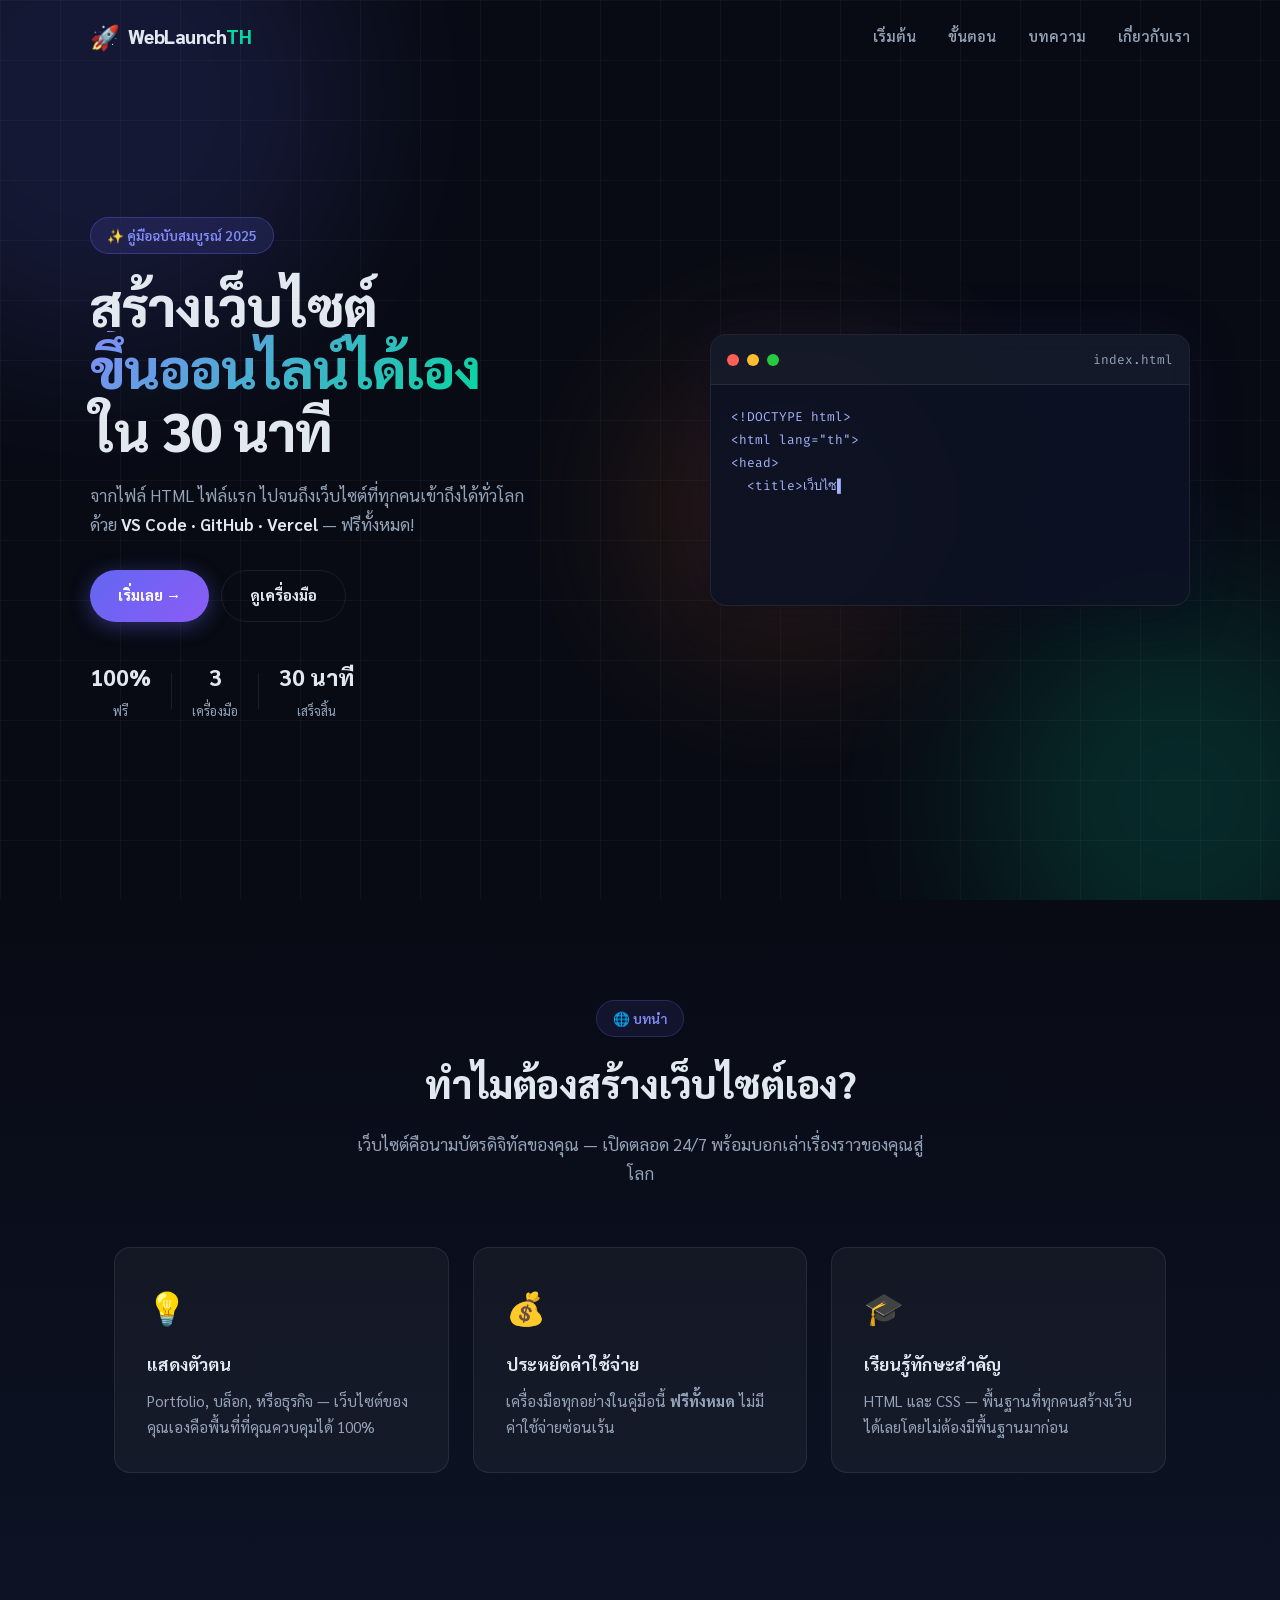
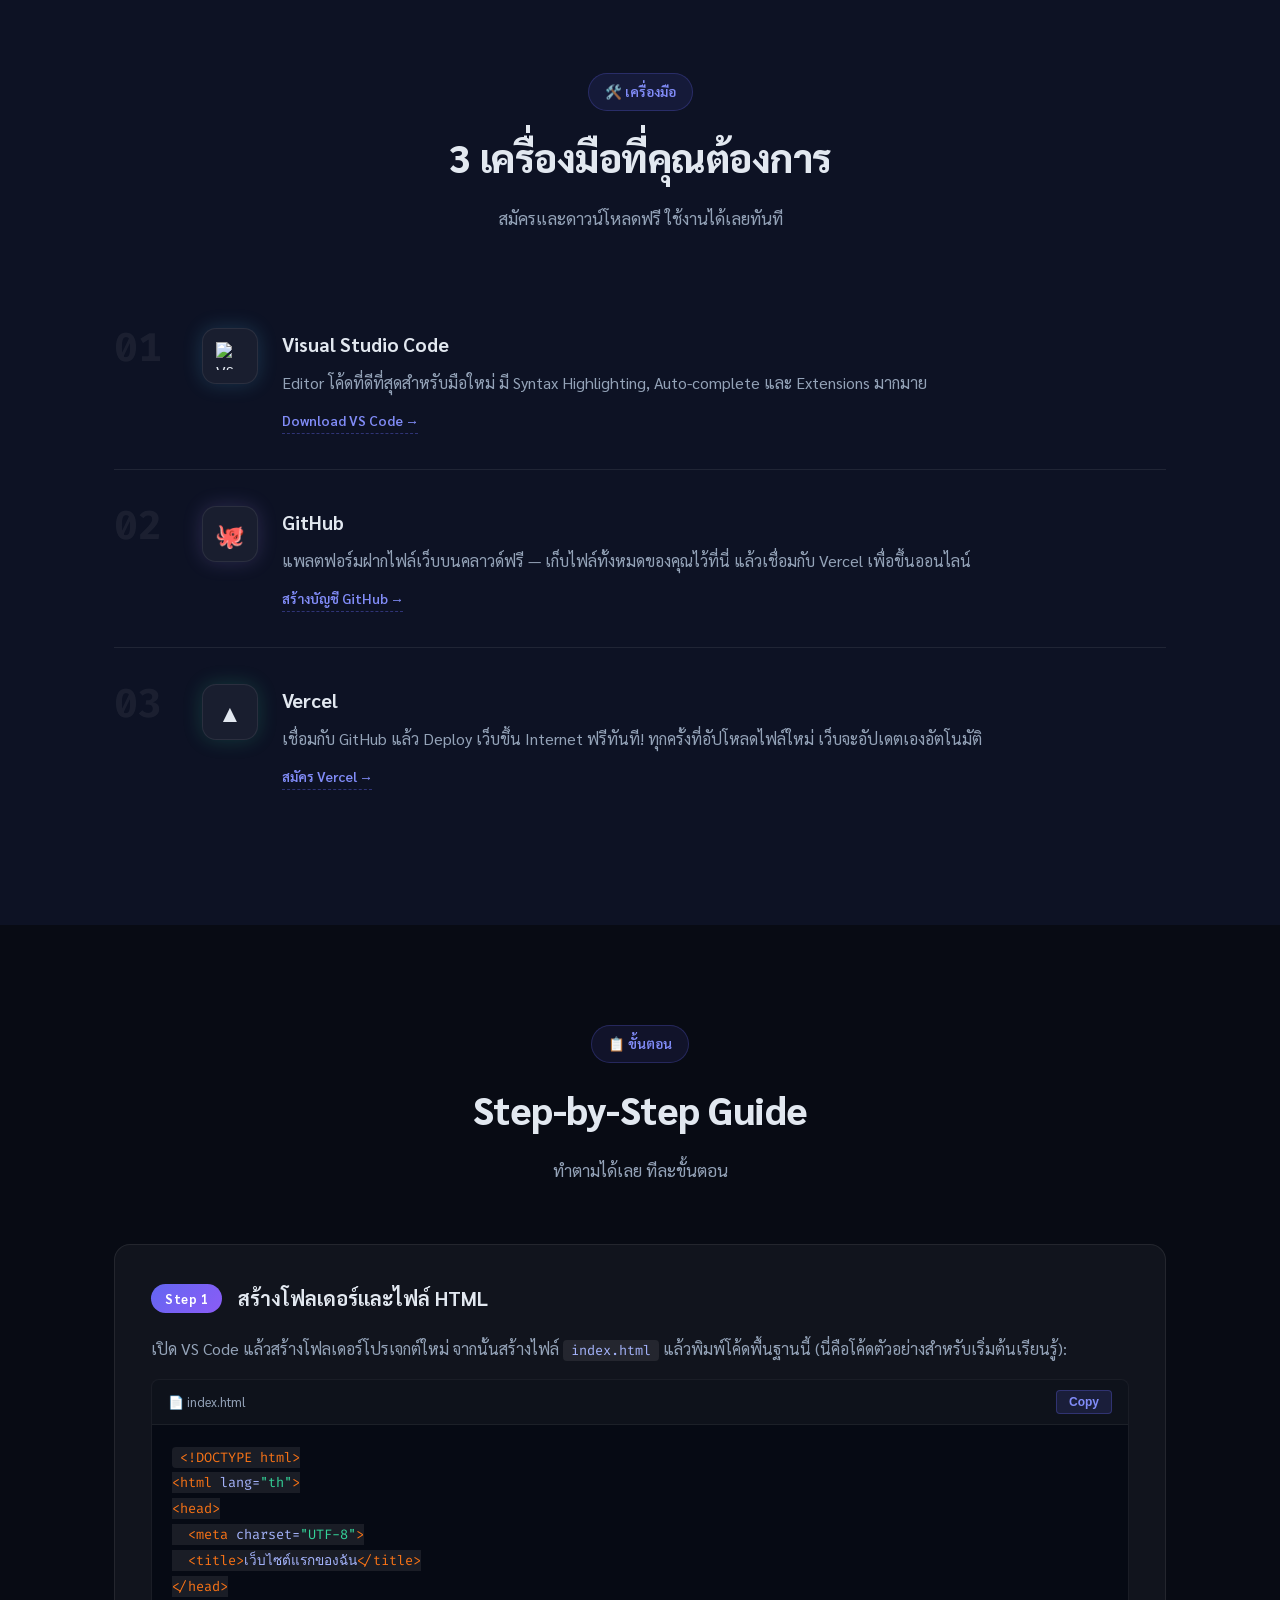
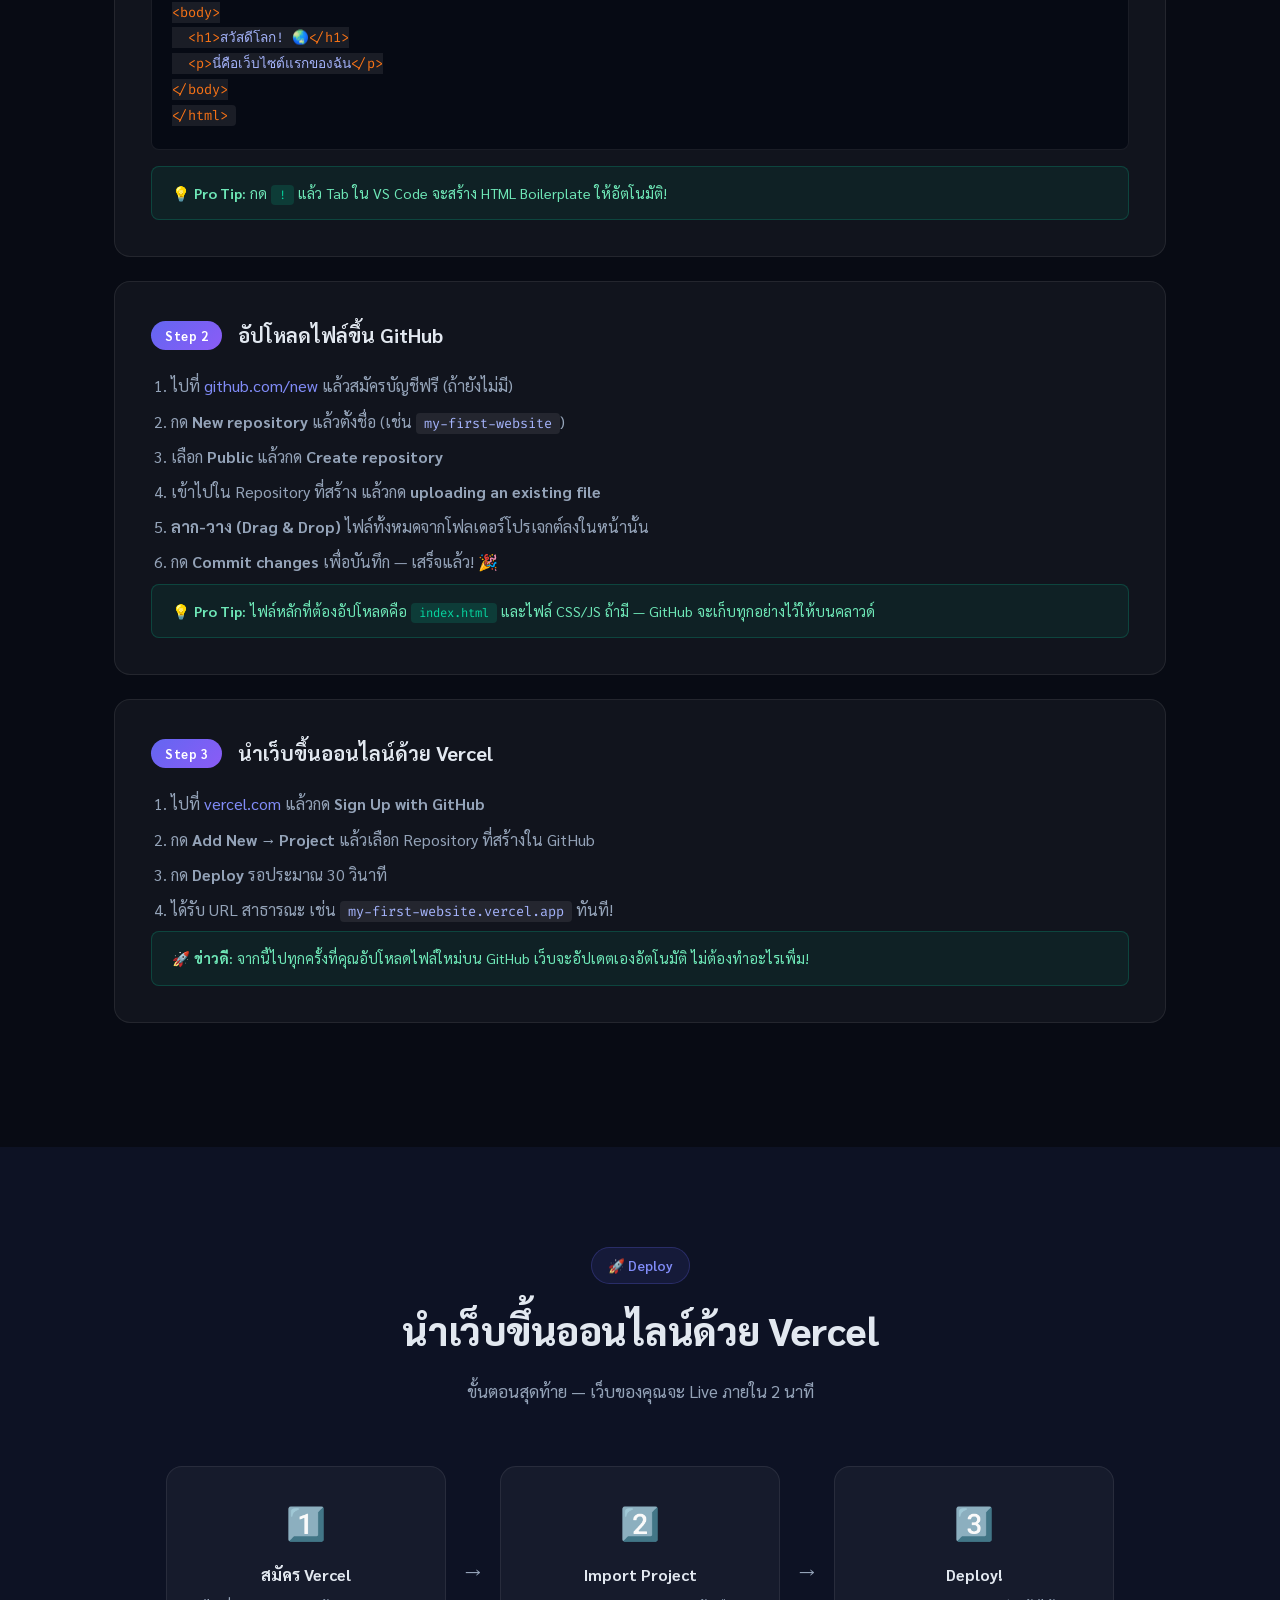
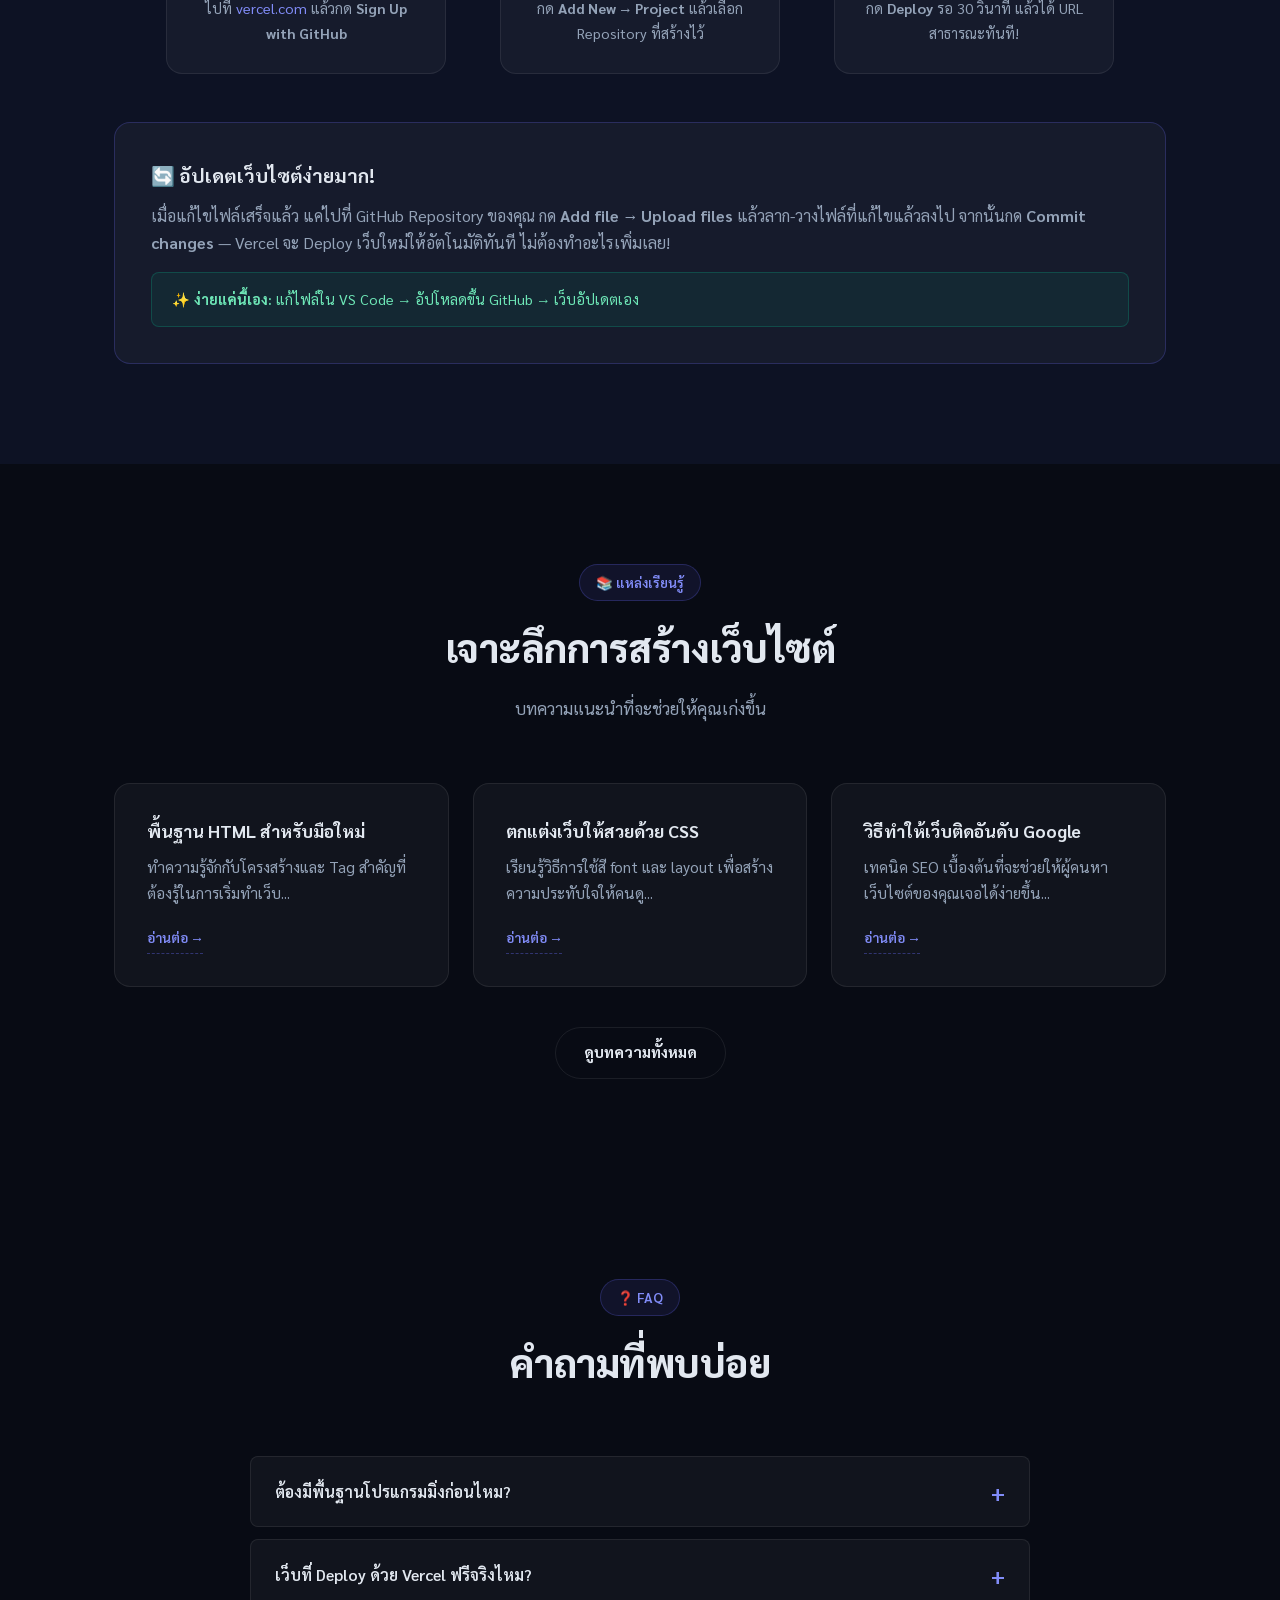
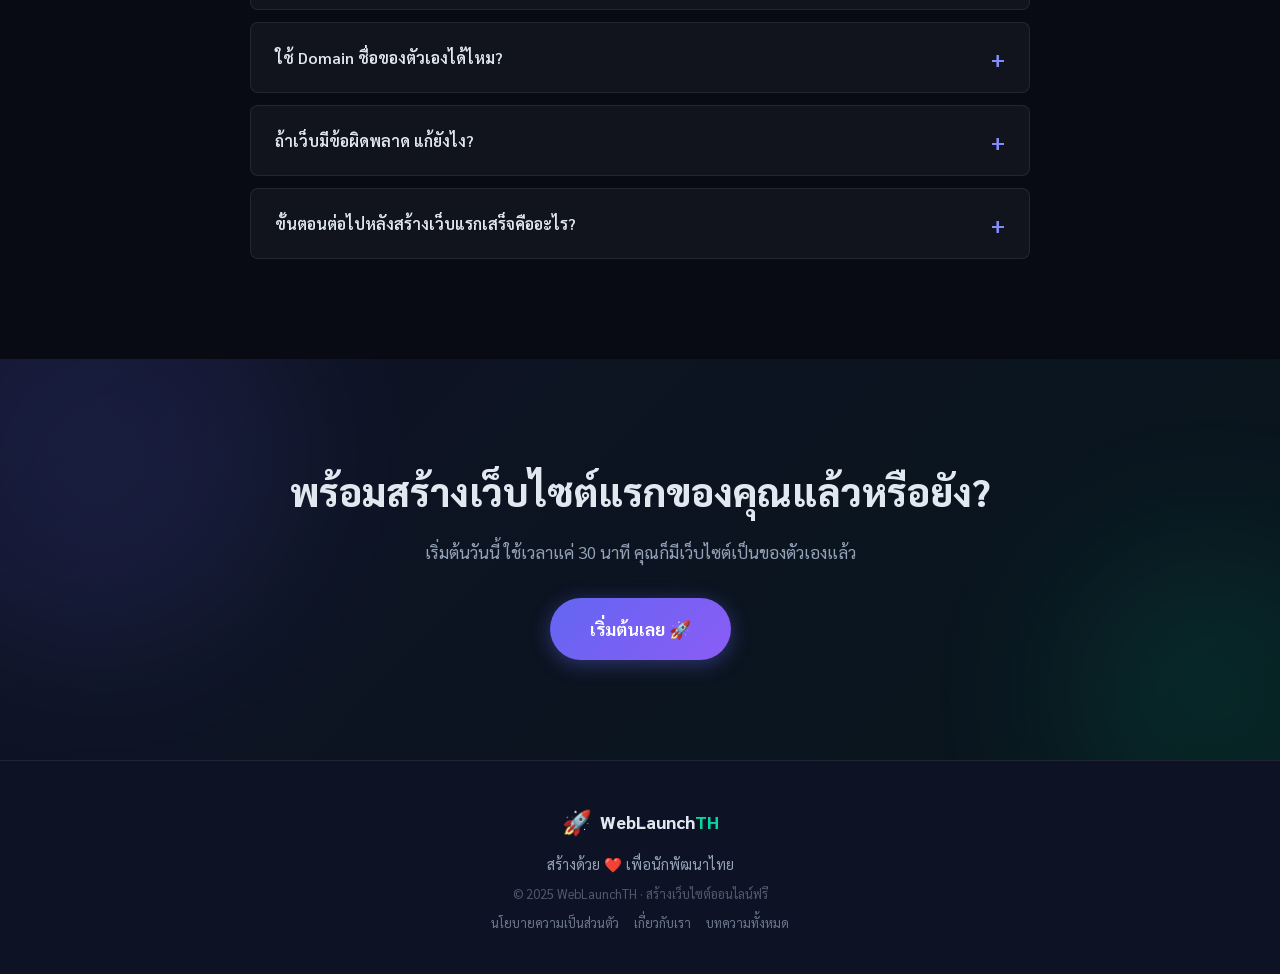
==== commit 5081ebb5: "Add files via upload" ====
--- a/index.html
+++ b/index.html
@@ -9,6 +9,8 @@
   <link rel="preconnect" href="https://fonts.gstatic.com" crossorigin />
   <link href="https://fonts.googleapis.com/css2?family=Sarabun:wght@300;400;600;700;800&family=Fira+Code:wght@400;500&display=swap" rel="stylesheet" />
   <link rel="stylesheet" href="style.css" />
+  <script async src="https://pagead2.googlesyndication.com/pagead/js/adsbygoogle.js?client=ca-pub-6546957481428602"
+       crossorigin="anonymous"></script>
 </head>
 <body>
 
